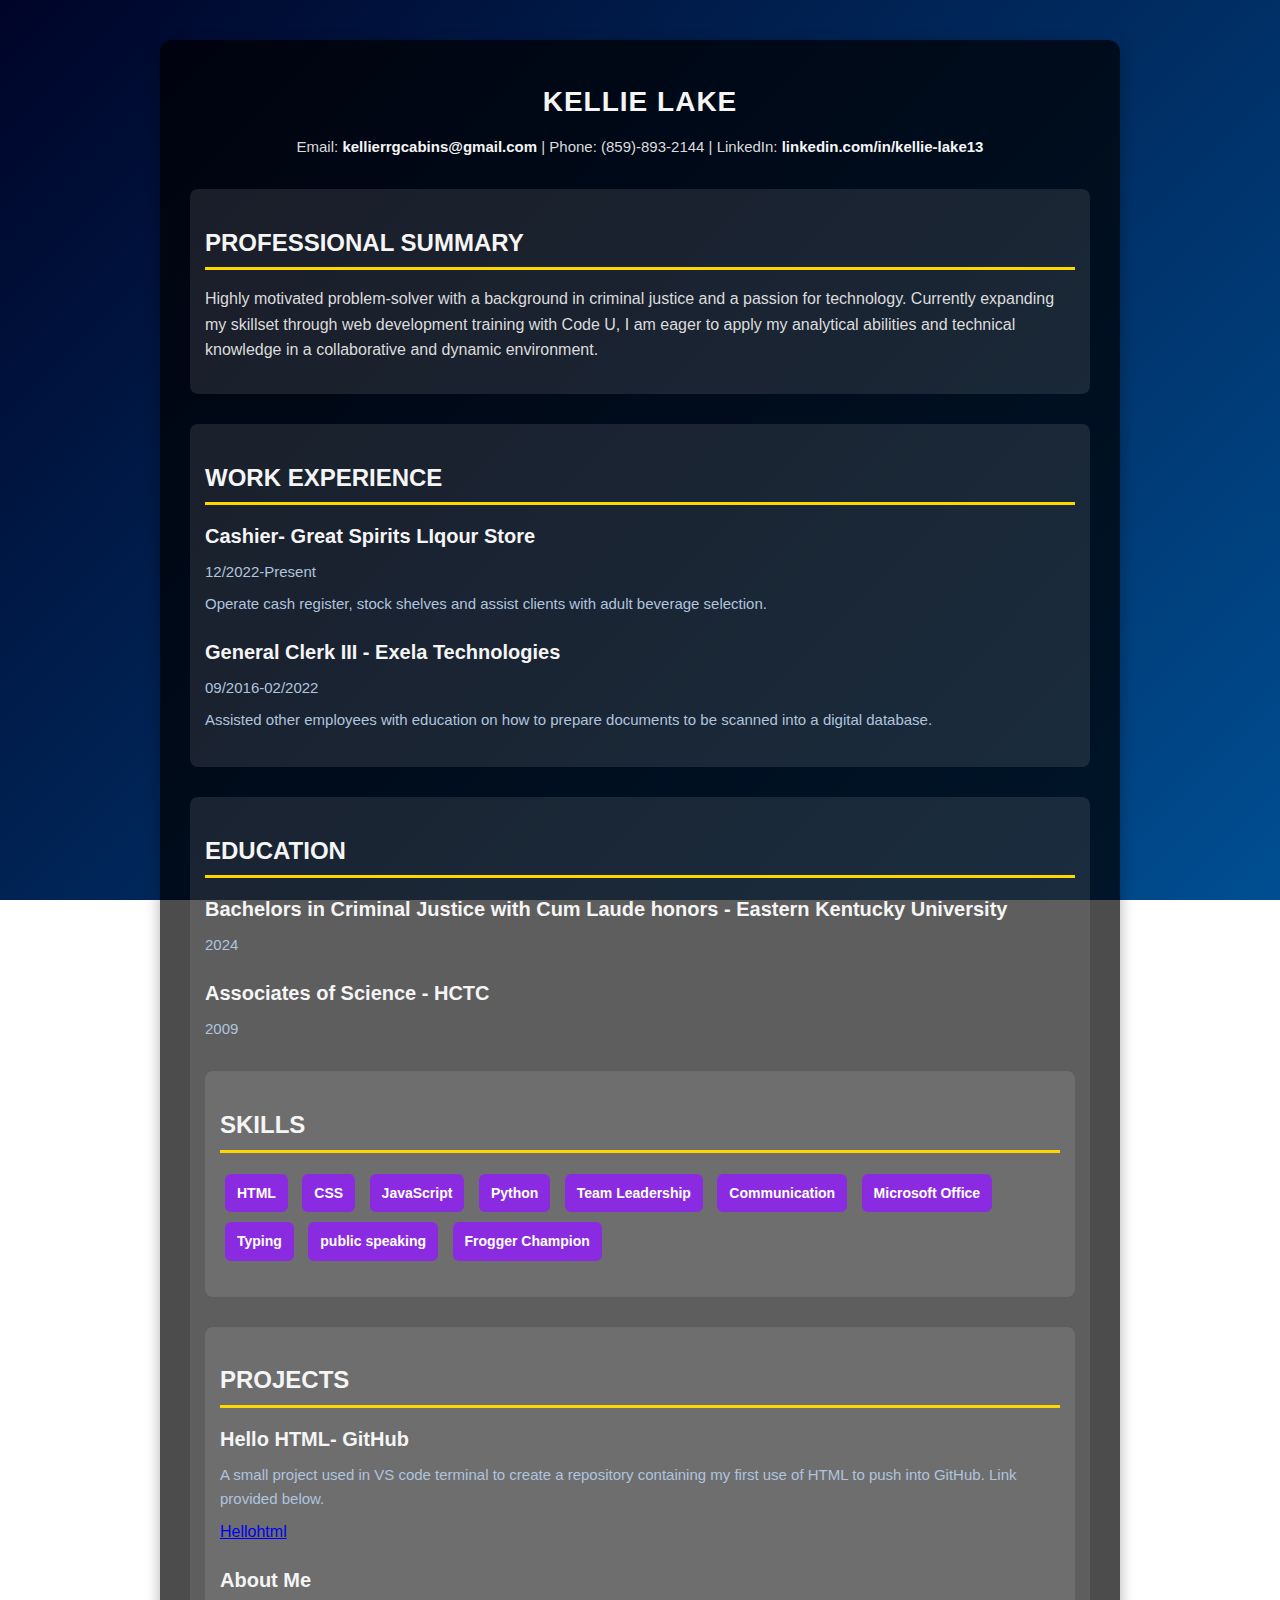
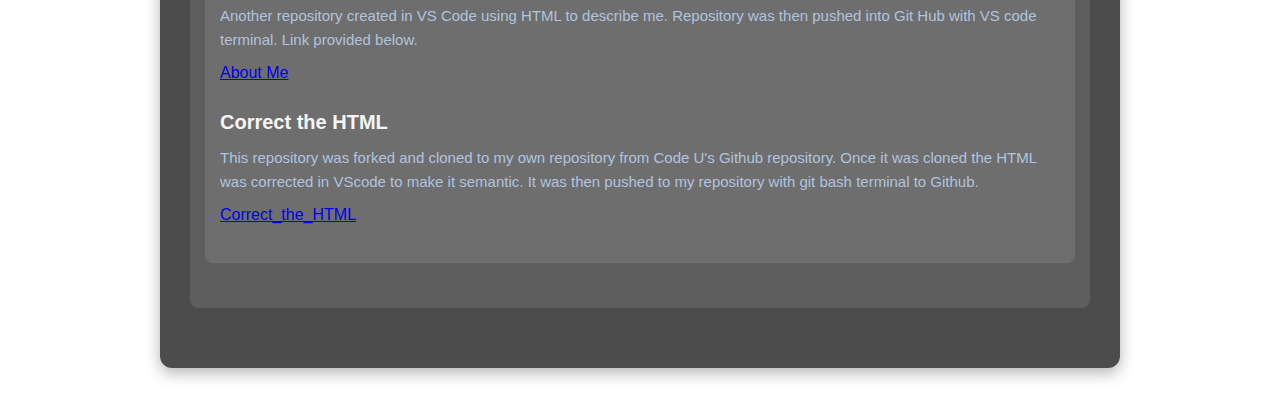
==== index.html @ 6dcb8260 "Rename Resume.html to index.html" ====
<!DOCTYPE html>
<html lang="en">
    <head>
        <meta charset="UTF-8" />
        <meta name="viewport" content="width=device-width, initial-scale=1.0" />
        <title>Kellie Tech-Resume</title>
        <link rel="stylesheet" href="style.css"
    </head>


    <body>
        <main class="container">
            <section class="header">
                <h1>Kellie Lake</h1>
                <p class="contact">
                    Email:
                    <a href="mailto:yourname@example.com"
                        >kellierrgcabins@gmail.com</a
                    >
                    | Phone: (859)-893-2144 | LinkedIn:
                    <a href="#">linkedin.com/in/kellie-lake13</a>
                </p>
            </section>
            <section class="section">
                <h2>Professional Summary</h2>
                <p>
                    Highly motivated problem-solver with a background in criminal justice and a passion for technology.
                      Currently expanding my skillset through web development training with Code U,
                       I am eager to apply my analytical abilities and technical knowledge in a collaborative and dynamic environment.
                </p>
            </section>
            <section class="section">
                <h2>Work Experience</h2>
                <div class="item">
                    <h3>Cashier- Great Spirits LIqour Store</h3>
                    <p>12/2022-Present</p>
                    <p>
                        Operate cash register, stock shelves and assist clients with adult beverage selection.
                    </p>
                </div>
                <div class="item">
                    <h3>General Clerk III - Exela Technologies</h3>
                    <p>09/2016-02/2022</p>
                    <p>
                        Assisted other employees with education on how to prepare documents to be scanned into a digital database.
                    </p>
                </div>
            </section>
            <div class="section">
                <h2>Education</h2>
                <div class="item">
                    <h3>Bachelors in Criminal Justice with Cum Laude honors - Eastern Kentucky University</h3>
                    <p>2024</p>
                </div>
                <div class="item">
                    <h3>Associates of Science - HCTC</h3>
                    <p>2009</p>
                </div>
            </section>
            <section class="section">
                <h2>Skills</h2>
                <div class="skills">
                    <ul>
                        <li>HTML</li>
                        <li>CSS</li>
                        <li>JavaScript</li>
                        <li>Python</li>
                        <li>Team Leadership</li>
                        <li>Communication</li>
                        <li>Microsoft Office</li>
                        <li>Typing</li>
                        <li>public speaking</li>
                        <li>Frogger Champion</li>
                    </ul>
                </div>
            </section>
            <section class="section">
                <h2>Projects</h2>
                <div class="item">
                    <h3>Hello HTML- GitHub</h3>
                    <p>
                        A small project used in VS code terminal to create a repository containing my first use of HTML to push into GitHub. Link provided below.
                    </p>
                    <a href="https://github.com/KellieLake82/Hellohtml" target="project">Hellohtml</a>
                </div>
                <div class="item">
                    <h3>About Me</h3>
                    <p>
                        Another repository created in VS Code using HTML to describe me. Repository was then pushed into Git Hub with VS code terminal. Link provided below.
                    </p>
                    <a href="https://github.com/KellieLake82/about-me" target="project">About Me</a>
                </div>
                <div class="item">
                    <h3>Correct the HTML</h3>
                    <p> This repository was forked and cloned to my own repository from Code U's Github repository.
                        Once it was cloned the HTML was corrected in VScode to make it semantic. 
                        It was then pushed to my repository with git bash terminal to Github.</p>
                    <a href="https://github.com/KellieLake82/Correct_the_HTML" target="project">Correct_the_HTML</a>
                    </div>
            </section>
        </main>
    </body>
</html>
---- style.css ----
body {
    font-family: 'Segoe Script', sans-serif;
    line-height: 1.6;
    margin: 0;
    padding: 0;
    color: #dcdcdc; /* Soft white for text */
    background: linear-gradient(135deg, #000428, #004e92); /* Deep night sky gradient */
    background-attachment: fixed;
    transition: background 0.5s ease-in-out;
}

.container {
   max-width: 900px;
   margin: 40px auto;
   padding: 30px;
   background: rgba(0, 0, 0, 0.7); /* Darkened container for depth */
   border-radius: 12px;
   box-shadow: 0 5px 15px rgba(0, 0, 0, 0.3);
   animation: fadeIn 1s ease-in;
}

@keyframes fadeIn {
    from {
        opacity: 0;
        transform: translateY(-10px);
    }
    to {
        opacity: 1;
        transform: translateY(0);
    }
}

h1,
h2 {
    color: #f5f5f5; /* Soft white for headings */
    text-transform: uppercase;
    font-weight: bold;
}

.header {
    text-align: center;
}

.header h1 {
    margin: 10px 0;
    font-size: 28px;
    letter-spacing: 1px;
}

.contact {
    margin: 10px 0;
    font-size: 15px;
}

.contact a {
    color: #f5f5f5; /* Soft white for links */
    text-decoration: none;
    font-weight: bold;
    transition: color 0.3s ease;
}

.contact a:hover {
    color: #ffd700; /* Soft gold glow on hover */
    text-decoration: underline;
}

.section {
    margin: 30px 0;
    padding: 15px;
    background: rgba(255, 255, 255, 0.1); /* Slight glow effect */
    border-radius: 8px;
    transition: transform 0.3s ease-in-out;
}

.section:hover {
    transform: scale(1.02);
}

.section h2 {
    margin-bottom: 15px;
    border-bottom: 3px solid #ffd700; /* Glowing gold underline */
    padding-bottom: 5px;
}

.item {
    margin-bottom: 20px;
    transition: all 0.3s ease-in-out;
}

.item:hover {
    background: rgba(255, 255, 255, 0.1); /* Subtle shimmer on hover */
    border-radius: 6px;
    padding: 10px;
}

.item h3 {
    margin: 0;
    font-size: 20px;
    color: #f5f5f5; /* Soft white for item titles */
    font-weight: bold;
}

.item p {
    margin: 8px 0;
    font-size: 15px;
    color: #b0c4de; /* Soft light blue for content text */
}

.skills ul {
    list-style: none;
    padding: 0;
}

.skills ul li {
    display: inline-block;
    background: #8a2be2; /* Deep violet (a starry feel) */
    color: #ffffff;
    padding: 8px 12px;
    margin: 5px;
    border-radius: 6px;
    font-size: 14px;
    font-weight: bold;
    transition: all 0.3s ease-in-out;
}

.skills ul li:hover {
   position: relative;
   animation: starburst 0.5s ease-out;
}
@keyframes starburst{
    0%{
        transform: scale(1);
        box-shadow: 0 0 5px 0 rgba (255, 215, 0, 0.8);

    }
    100% {
        transform: scale(1.1);
        box-shadow: 0 0 15px 10px rgba(255, 215, 0, 0.8);
    }
}
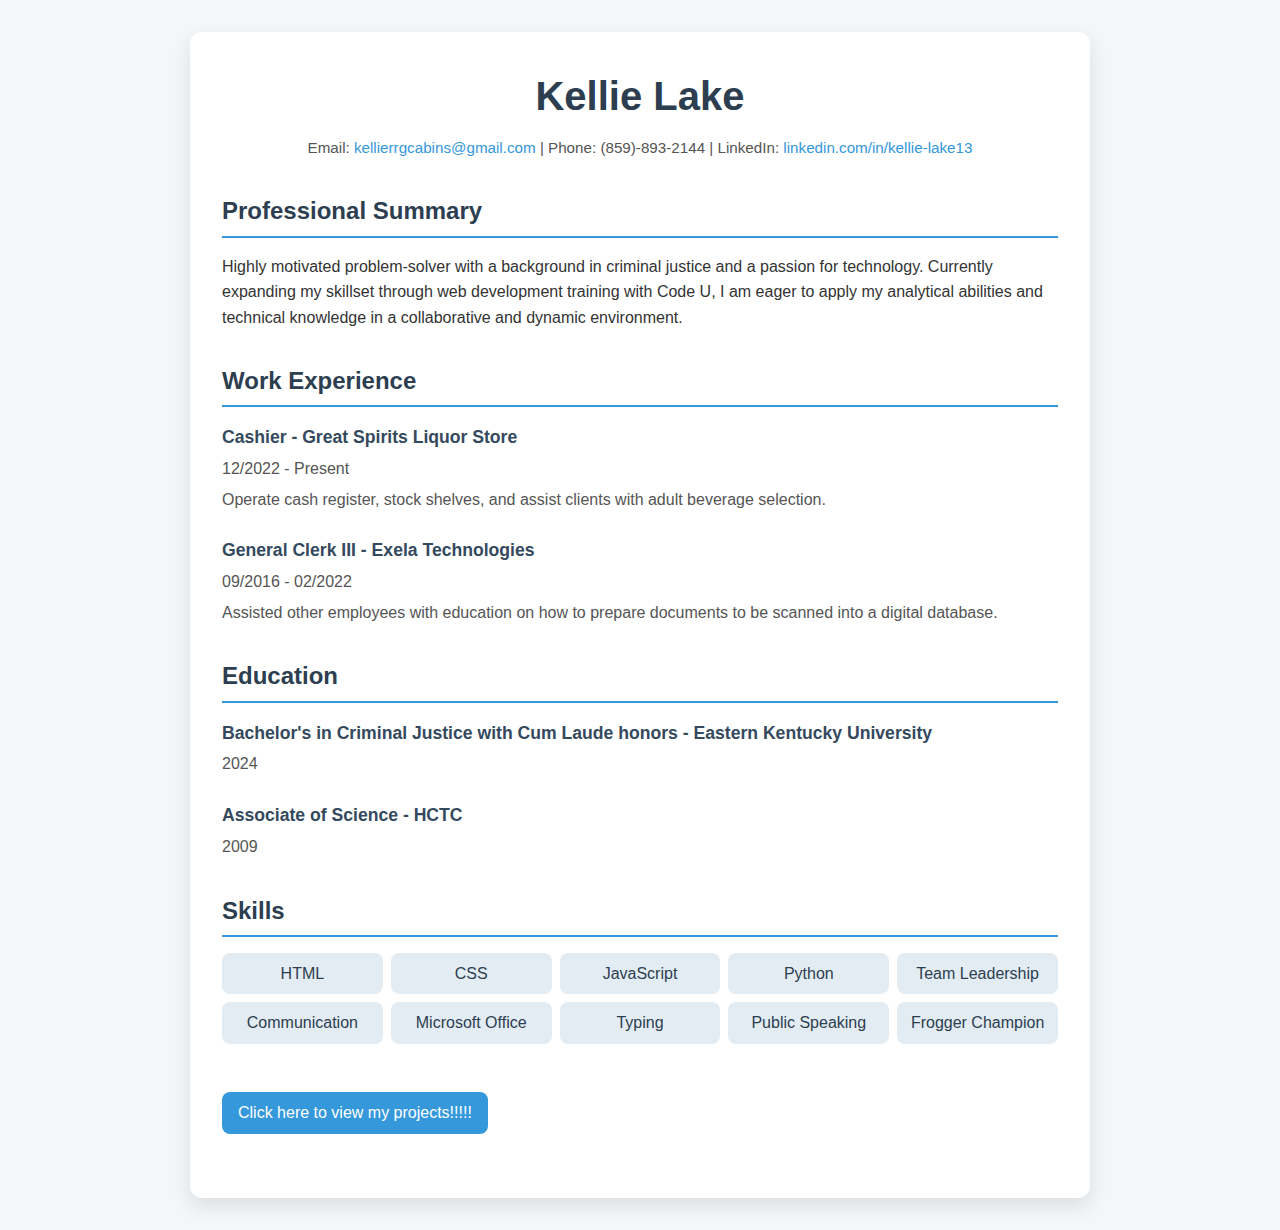
==== commit 0bce79d8: "added projects and remodified resume css and html" ====
--- a/index.html
+++ b/index.html
@@ -1,103 +1,80 @@
 <!DOCTYPE html>
 <html lang="en">
-    <head>
-        <meta charset="UTF-8" />
-        <meta name="viewport" content="width=device-width, initial-scale=1.0" />
-        <title>Kellie Tech-Resume</title>
-        <link rel="stylesheet" href="style.css"
-    </head>
+<head>
+    <meta charset="UTF-8" />
+    <meta name="viewport" content="width=device-width, initial-scale=1.0" />
+    <title>Kellie Tech-Resume</title>
+    <link rel="stylesheet" href="style.css" />
+</head>
 
+<body>
+    <main class="container">
+        <section class="header">
+            <h1>Kellie Lake</h1>
+            <p class="contact">
+                Email: 
+                <a href="mailto:kellierrgcabins@gmail.com">kellierrgcabins@gmail.com</a> 
+                | Phone: (859)-893-2144 
+                | LinkedIn: 
+                <a href="#">linkedin.com/in/kellie-lake13</a>
+            </p>
+        </section>
 
-    <body>
-        <main class="container">
-            <section class="header">
-                <h1>Kellie Lake</h1>
-                <p class="contact">
-                    Email:
-                    <a href="mailto:yourname@example.com"
-                        >kellierrgcabins@gmail.com</a
-                    >
-                    | Phone: (859)-893-2144 | LinkedIn:
-                    <a href="#">linkedin.com/in/kellie-lake13</a>
-                </p>
-            </section>
-            <section class="section">
-                <h2>Professional Summary</h2>
-                <p>
-                    Highly motivated problem-solver with a background in criminal justice and a passion for technology.
-                      Currently expanding my skillset through web development training with Code U,
-                       I am eager to apply my analytical abilities and technical knowledge in a collaborative and dynamic environment.
-                </p>
-            </section>
-            <section class="section">
-                <h2>Work Experience</h2>
-                <div class="item">
-                    <h3>Cashier- Great Spirits LIqour Store</h3>
-                    <p>12/2022-Present</p>
-                    <p>
-                        Operate cash register, stock shelves and assist clients with adult beverage selection.
-                    </p>
-                </div>
-                <div class="item">
-                    <h3>General Clerk III - Exela Technologies</h3>
-                    <p>09/2016-02/2022</p>
-                    <p>
-                        Assisted other employees with education on how to prepare documents to be scanned into a digital database.
-                    </p>
-                </div>
-            </section>
-            <div class="section">
-                <h2>Education</h2>
-                <div class="item">
-                    <h3>Bachelors in Criminal Justice with Cum Laude honors - Eastern Kentucky University</h3>
-                    <p>2024</p>
-                </div>
-                <div class="item">
-                    <h3>Associates of Science - HCTC</h3>
-                    <p>2009</p>
-                </div>
-            </section>
-            <section class="section">
-                <h2>Skills</h2>
-                <div class="skills">
-                    <ul>
-                        <li>HTML</li>
-                        <li>CSS</li>
-                        <li>JavaScript</li>
-                        <li>Python</li>
-                        <li>Team Leadership</li>
-                        <li>Communication</li>
-                        <li>Microsoft Office</li>
-                        <li>Typing</li>
-                        <li>public speaking</li>
-                        <li>Frogger Champion</li>
-                    </ul>
-                </div>
-            </section>
-            <section class="section">
-                <h2>Projects</h2>
-                <div class="item">
-                    <h3>Hello HTML- GitHub</h3>
-                    <p>
-                        A small project used in VS code terminal to create a repository containing my first use of HTML to push into GitHub. Link provided below.
-                    </p>
-                    <a href="https://github.com/KellieLake82/Hellohtml" target="project">Hellohtml</a>
-                </div>
-                <div class="item">
-                    <h3>About Me</h3>
-                    <p>
-                        Another repository created in VS Code using HTML to describe me. Repository was then pushed into Git Hub with VS code terminal. Link provided below.
-                    </p>
-                    <a href="https://github.com/KellieLake82/about-me" target="project">About Me</a>
-                </div>
-                <div class="item">
-                    <h3>Correct the HTML</h3>
-                    <p> This repository was forked and cloned to my own repository from Code U's Github repository.
-                        Once it was cloned the HTML was corrected in VScode to make it semantic. 
-                        It was then pushed to my repository with git bash terminal to Github.</p>
-                    <a href="https://github.com/KellieLake82/Correct_the_HTML" target="project">Correct_the_HTML</a>
-                    </div>
-            </section>
-        </main>
-    </body>
-</html>
+        <section class="section">
+            <h2>Professional Summary</h2>
+            <p>
+                Highly motivated problem-solver with a background in criminal justice and a passion for technology.
+                Currently expanding my skillset through web development training with Code U, I am eager to apply my analytical abilities and technical knowledge in a collaborative and dynamic environment.
+            </p>
+        </section>
+
+        <section class="section">
+            <h2>Work Experience</h2>
+            <div class="item">
+                <h3>Cashier - Great Spirits Liquor Store</h3>
+                <p>12/2022 - Present</p>
+                <p>Operate cash register, stock shelves, and assist clients with adult beverage selection.</p>
+            </div>
+            <div class="item">
+                <h3>General Clerk III - Exela Technologies</h3>
+                <p>09/2016 - 02/2022</p>
+                <p>Assisted other employees with education on how to prepare documents to be scanned into a digital database.</p>
+            </div>
+        </section>
+
+        <section class="section">
+            <h2>Education</h2>
+            <div class="item">
+                <h3>Bachelor's in Criminal Justice with Cum Laude honors - Eastern Kentucky University</h3>
+                <p>2024</p>
+            </div>
+            <div class="item">
+                <h3>Associate of Science - HCTC</h3>
+                <p>2009</p>
+            </div>
+        </section>
+
+        <section class="section">
+            <h2>Skills</h2>
+            <div class="skills">
+                <ul>
+                    <li>HTML</li>
+                    <li>CSS</li>
+                    <li>JavaScript</li>
+                    <li>Python</li>
+                    <li>Team Leadership</li>
+                    <li>Communication</li>
+                    <li>Microsoft Office</li>
+                    <li>Typing</li>
+                    <li>Public Speaking</li>
+                    <li>Frogger Champion</li>
+                </ul>
+            </div>
+        </section>
+
+        <section class="section">
+            <a href="projects.html">Click here to view my projects!!!!!</a>
+        </section>
+    </main>
+</body>
+</html>--- a/style.css
+++ b/style.css
@@ -1,140 +1,111 @@
-body {
-    font-family: 'Segoe Script', sans-serif;
-    line-height: 1.6;
+* {
     margin: 0;
     padding: 0;
-    color: #dcdcdc; /* Soft white for text */
-    background: linear-gradient(135deg, #000428, #004e92); /* Deep night sky gradient */
-    background-attachment: fixed;
-    transition: background 0.5s ease-in-out;
-}
-
-.container {
-   max-width: 900px;
-   margin: 40px auto;
-   padding: 30px;
-   background: rgba(0, 0, 0, 0.7); /* Darkened container for depth */
-   border-radius: 12px;
-   box-shadow: 0 5px 15px rgba(0, 0, 0, 0.3);
-   animation: fadeIn 1s ease-in;
-}
-
-@keyframes fadeIn {
-    from {
-        opacity: 0;
-        transform: translateY(-10px);
-    }
-    to {
-        opacity: 1;
-        transform: translateY(0);
-    }
-}
-
-h1,
-h2 {
-    color: #f5f5f5; /* Soft white for headings */
-    text-transform: uppercase;
-    font-weight: bold;
-}
-
-.header {
+    box-sizing: border-box;
+  
+  body {
+    font-family: 'Segoe UI', Tahoma, Geneva, Verdana, sans-serif;
+    line-height: 1.6;
+    background-color: #f4f7fa;
+    color: #333;
+    padding: 2rem;
+  }
+  
+  /* Container */
+  .container {
+    max-width: 900px;
+    margin: 0 auto;
+    background-color: #fff;
+    padding: 2rem;
+    border-radius: 12px;
+    box-shadow: 0 8px 20px rgba(0, 0, 0, 0.1);
+  }
+  
+  /* Header */
+  .header {
     text-align: center;
-}
-
-.header h1 {
-    margin: 10px 0;
-    font-size: 28px;
-    letter-spacing: 1px;
-}
-
-.contact {
-    margin: 10px 0;
-    font-size: 15px;
-}
-
-.contact a {
-    color: #f5f5f5; /* Soft white for links */
+    margin-bottom: 2rem;
+  }
+  
+  .header h1 {
+    font-size: 2.5rem;
+    color: #2c3e50;
+  }
+  
+  .contact {
+    margin-top: 0.5rem;
+    font-size: 0.95rem;
+    color: #555;
+  }
+  
+  .contact a {
+    color: #3498db;
     text-decoration: none;
-    font-weight: bold;
-    transition: color 0.3s ease;
-}
-
-.contact a:hover {
-    color: #ffd700; /* Soft gold glow on hover */
+  }
+  
+  .contact a:hover {
     text-decoration: underline;
-}
-
-.section {
-    margin: 30px 0;
-    padding: 15px;
-    background: rgba(255, 255, 255, 0.1); /* Slight glow effect */
+  }
+  
+  /* Sections */
+  .section {
+    margin-bottom: 2rem;
+  }
+  
+  .section h2 {
+    font-size: 1.5rem;
+    color: #2c3e50;
+    border-bottom: 2px solid #3498db;
+    padding-bottom: 0.3rem;
+    margin-bottom: 1rem;
+  }
+  
+  /* Items (Experience, Education) */
+  .item {
+    margin-bottom: 1.5rem;
+  }
+  
+  .item h3 {
+    font-size: 1.1rem;
+    color: #34495e;
+  }
+  
+  .item p {
+    margin: 0.3rem 0;
+    color: #555;
+  }
+  
+  /* Skills */
+  .skills ul {
+    list-style: none;
+    display: grid;
+    grid-template-columns: repeat(auto-fit, minmax(150px, 1fr));
+    gap: 0.5rem;
+    padding-left: 0;
+  }
+  
+  .skills li {
+    background-color: #e3ecf3;
+    padding: 0.5rem 0.75rem;
     border-radius: 8px;
-    transition: transform 0.3s ease-in-out;
-}
-
-.section:hover {
-    transform: scale(1.02);
-}
-
-.section h2 {
-    margin-bottom: 15px;
-    border-bottom: 3px solid #ffd700; /* Glowing gold underline */
-    padding-bottom: 5px;
-}
-
-.item {
-    margin-bottom: 20px;
-    transition: all 0.3s ease-in-out;
-}
-
-.item:hover {
-    background: rgba(255, 255, 255, 0.1); /* Subtle shimmer on hover */
-    border-radius: 6px;
-    padding: 10px;
-}
-
-.item h3 {
-    margin: 0;
-    font-size: 20px;
-    color: #f5f5f5; /* Soft white for item titles */
-    font-weight: bold;
-}
-
-.item p {
-    margin: 8px 0;
-    font-size: 15px;
-    color: #b0c4de; /* Soft light blue for content text */
-}
-
-.skills ul {
-    list-style: none;
-    padding: 0;
-}
-
-.skills ul li {
+    text-align: center;
+    font-weight: 500;
+    color: #2c3e50;
+  }
+  
+  /* Projects Link */
+  .section a {
     display: inline-block;
-    background: #8a2be2; /* Deep violet (a starry feel) */
-    color: #ffffff;
-    padding: 8px 12px;
-    margin: 5px;
-    border-radius: 6px;
-    font-size: 14px;
-    font-weight: bold;
-    transition: all 0.3s ease-in-out;
-}
-
-.skills ul li:hover {
-   position: relative;
-   animation: starburst 0.5s ease-out;
-}
-@keyframes starburst{
-    0%{
-        transform: scale(1);
-        box-shadow: 0 0 5px 0 rgba (255, 215, 0, 0.8);
-
-    }
-    100% {
-        transform: scale(1.1);
-        box-shadow: 0 0 15px 10px rgba(255, 215, 0, 0.8);
-    }
+    margin-top: 1rem;
+    padding: 0.5rem 1rem;
+    background-color: #3498db;
+    color: white;
+    text-decoration: none;
+    border-radius: 8px;
+    transition: background-color 0.3s ease;
+  }
+  
+  .section a:hover {
+    background-color: #217dbb;
+  }
 }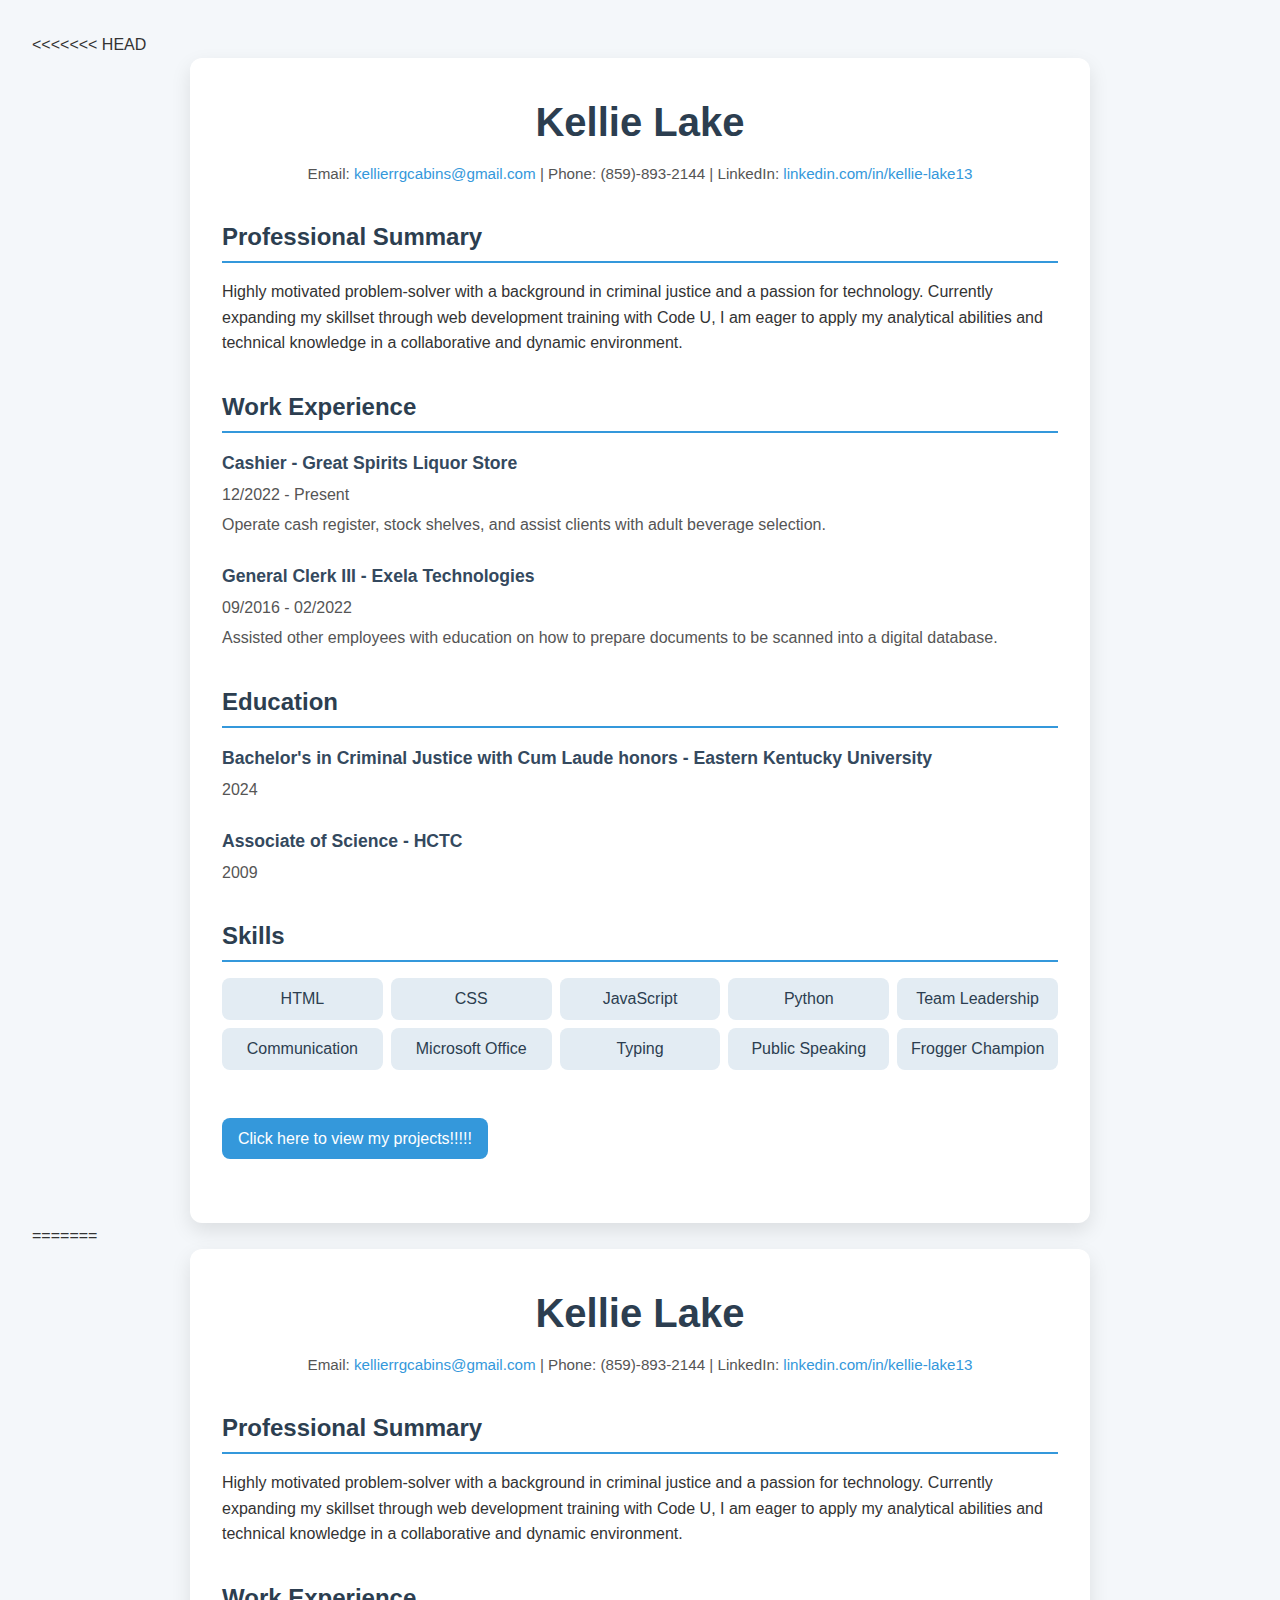
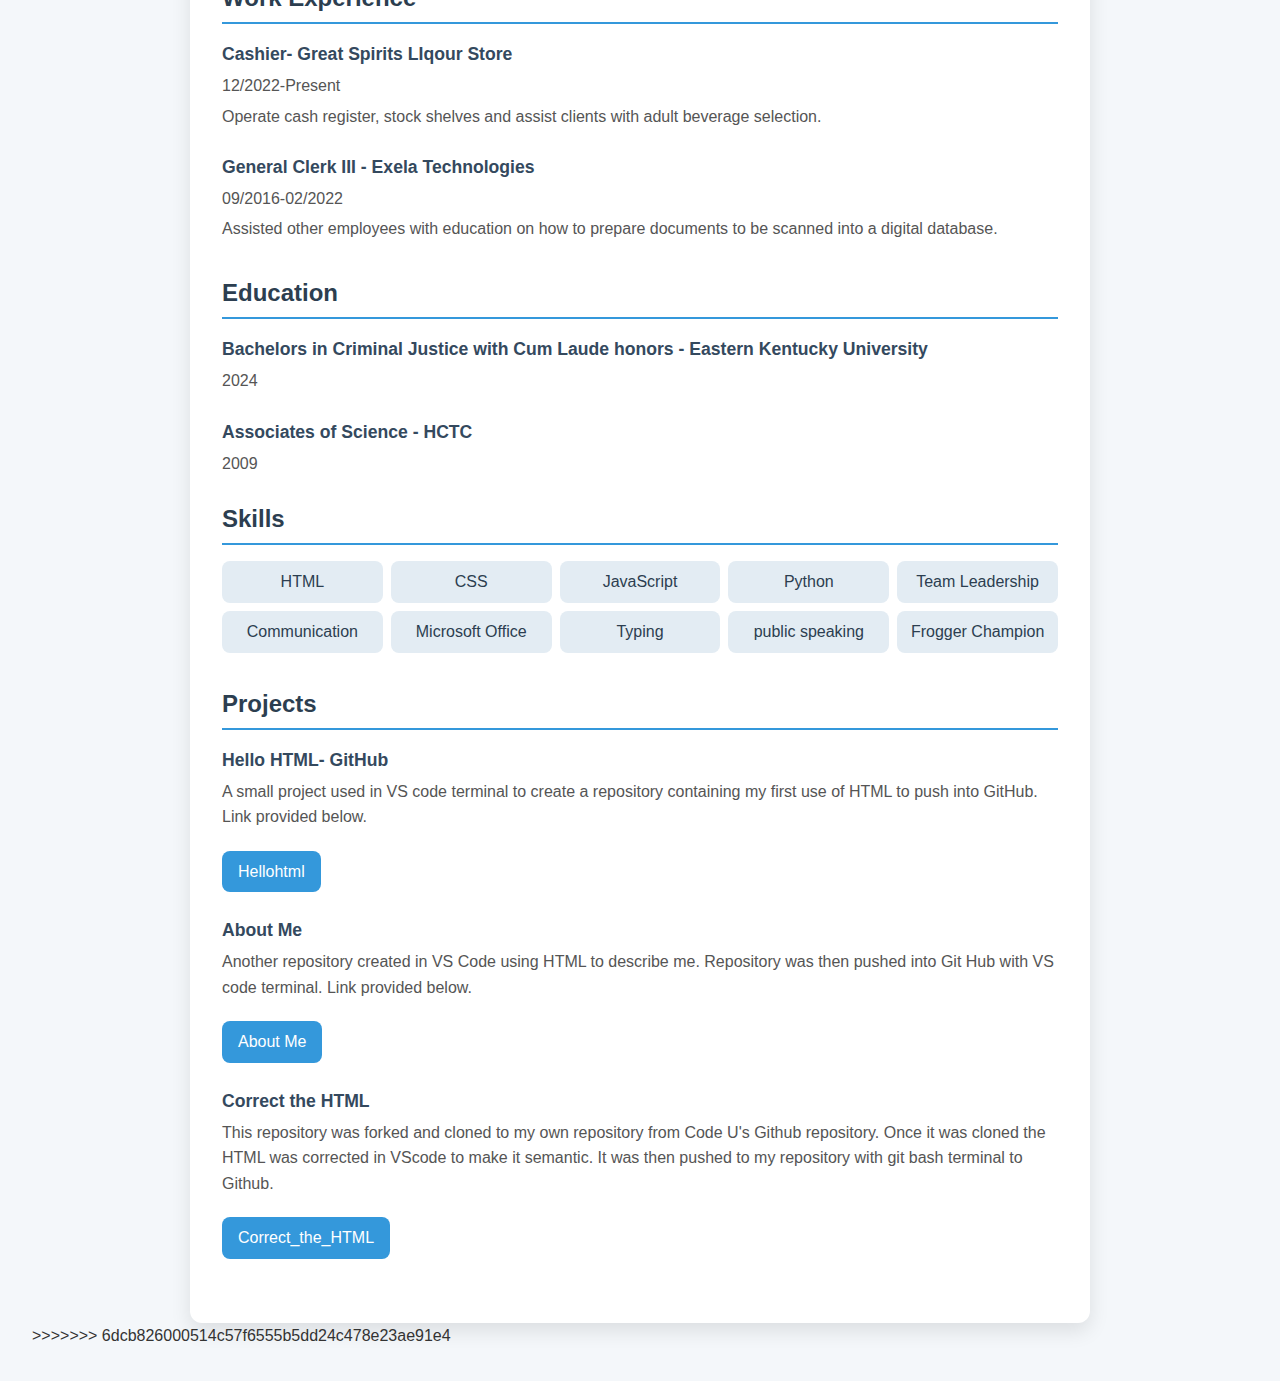
==== commit b897c427: "Resolved merge conflict in index.html" ====
--- a/index.html
+++ b/index.html
@@ -1,5 +1,6 @@
 <!DOCTYPE html>
 <html lang="en">
+<<<<<<< HEAD
 <head>
     <meta charset="UTF-8" />
     <meta name="viewport" content="width=device-width, initial-scale=1.0" />
@@ -77,4 +78,107 @@
         </section>
     </main>
 </body>
-</html>+</html>
+=======
+    <head>
+        <meta charset="UTF-8" />
+        <meta name="viewport" content="width=device-width, initial-scale=1.0" />
+        <title>Kellie Tech-Resume</title>
+        <link rel="stylesheet" href="style.css"
+    </head>
+
+
+    <body>
+        <main class="container">
+            <section class="header">
+                <h1>Kellie Lake</h1>
+                <p class="contact">
+                    Email:
+                    <a href="mailto:yourname@example.com"
+                        >kellierrgcabins@gmail.com</a
+                    >
+                    | Phone: (859)-893-2144 | LinkedIn:
+                    <a href="#">linkedin.com/in/kellie-lake13</a>
+                </p>
+            </section>
+            <section class="section">
+                <h2>Professional Summary</h2>
+                <p>
+                    Highly motivated problem-solver with a background in criminal justice and a passion for technology.
+                      Currently expanding my skillset through web development training with Code U,
+                       I am eager to apply my analytical abilities and technical knowledge in a collaborative and dynamic environment.
+                </p>
+            </section>
+            <section class="section">
+                <h2>Work Experience</h2>
+                <div class="item">
+                    <h3>Cashier- Great Spirits LIqour Store</h3>
+                    <p>12/2022-Present</p>
+                    <p>
+                        Operate cash register, stock shelves and assist clients with adult beverage selection.
+                    </p>
+                </div>
+                <div class="item">
+                    <h3>General Clerk III - Exela Technologies</h3>
+                    <p>09/2016-02/2022</p>
+                    <p>
+                        Assisted other employees with education on how to prepare documents to be scanned into a digital database.
+                    </p>
+                </div>
+            </section>
+            <div class="section">
+                <h2>Education</h2>
+                <div class="item">
+                    <h3>Bachelors in Criminal Justice with Cum Laude honors - Eastern Kentucky University</h3>
+                    <p>2024</p>
+                </div>
+                <div class="item">
+                    <h3>Associates of Science - HCTC</h3>
+                    <p>2009</p>
+                </div>
+            </section>
+            <section class="section">
+                <h2>Skills</h2>
+                <div class="skills">
+                    <ul>
+                        <li>HTML</li>
+                        <li>CSS</li>
+                        <li>JavaScript</li>
+                        <li>Python</li>
+                        <li>Team Leadership</li>
+                        <li>Communication</li>
+                        <li>Microsoft Office</li>
+                        <li>Typing</li>
+                        <li>public speaking</li>
+                        <li>Frogger Champion</li>
+                    </ul>
+                </div>
+            </section>
+            <section class="section">
+                <h2>Projects</h2>
+                <div class="item">
+                    <h3>Hello HTML- GitHub</h3>
+                    <p>
+                        A small project used in VS code terminal to create a repository containing my first use of HTML to push into GitHub. Link provided below.
+                    </p>
+                    <a href="https://github.com/KellieLake82/Hellohtml" target="project">Hellohtml</a>
+                </div>
+                <div class="item">
+                    <h3>About Me</h3>
+                    <p>
+                        Another repository created in VS Code using HTML to describe me. Repository was then pushed into Git Hub with VS code terminal. Link provided below.
+                    </p>
+                    <a href="https://github.com/KellieLake82/about-me" target="project">About Me</a>
+                </div>
+                <div class="item">
+                    <h3>Correct the HTML</h3>
+                    <p> This repository was forked and cloned to my own repository from Code U's Github repository.
+                        Once it was cloned the HTML was corrected in VScode to make it semantic. 
+                        It was then pushed to my repository with git bash terminal to Github.</p>
+                    <a href="https://github.com/KellieLake82/Correct_the_HTML" target="project">Correct_the_HTML</a>
+                    </div>
+            </section>
+        </main>
+    </body>
+</html>
+>>>>>>> 6dcb826000514c57f6555b5dd24c478e23ae91e4
